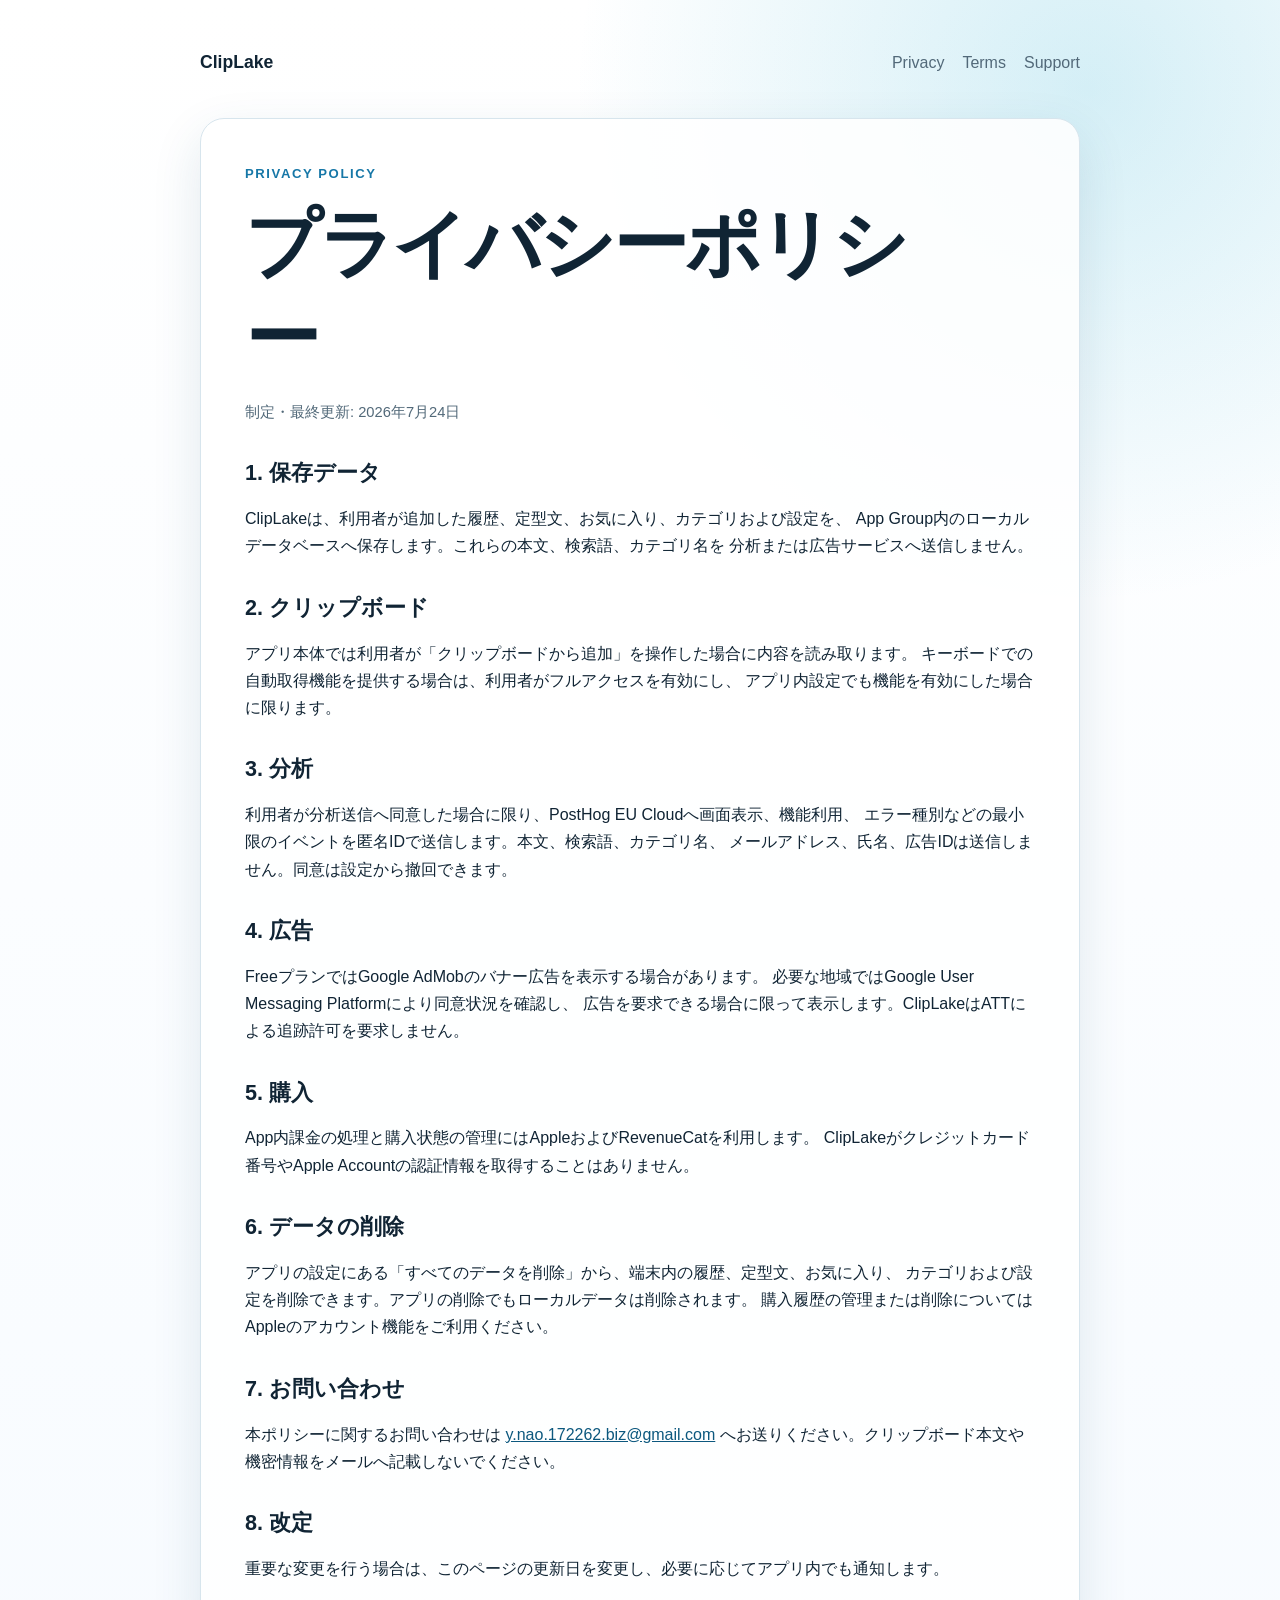
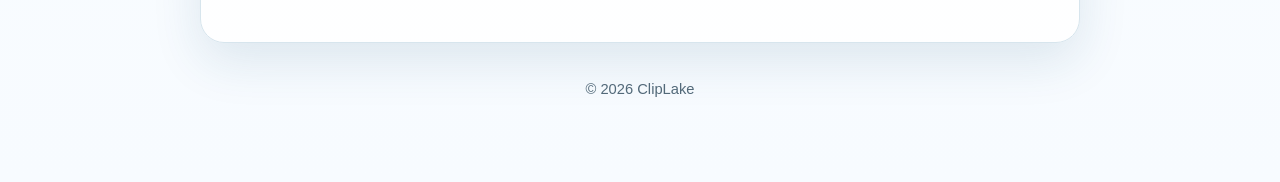
==== cliplake/privacy/index.html @ d1c834eb "feat: publish ClipLake support pages" ====
<!doctype html>
<html lang="ja">
<head>
  <meta charset="utf-8">
  <meta name="viewport" content="width=device-width, initial-scale=1">
  <meta name="description" content="ClipLakeプライバシーポリシー">
  <title>Privacy Policy — ClipLake</title>
  <link rel="stylesheet" href="/assets/site.css">
</head>
<body>
  <main class="page">
    <nav class="nav" aria-label="メインナビゲーション">
      <a class="brand" href="/cliplake/">ClipLake</a>
      <a href="/cliplake/privacy/" aria-current="page">Privacy</a>
      <a href="/cliplake/terms/">Terms</a>
      <a href="/cliplake/support/">Support</a>
    </nav>

    <article class="card">
      <p class="eyebrow">Privacy Policy</p>
      <h1>プライバシーポリシー</h1>
      <p class="meta">制定・最終更新: 2026年7月24日</p>

      <h2>1. 保存データ</h2>
      <p>
        ClipLakeは、利用者が追加した履歴、定型文、お気に入り、カテゴリおよび設定を、
        App Group内のローカルデータベースへ保存します。これらの本文、検索語、カテゴリ名を
        分析または広告サービスへ送信しません。
      </p>

      <h2>2. クリップボード</h2>
      <p>
        アプリ本体では利用者が「クリップボードから追加」を操作した場合に内容を読み取ります。
        キーボードでの自動取得機能を提供する場合は、利用者がフルアクセスを有効にし、
        アプリ内設定でも機能を有効にした場合に限ります。
      </p>

      <h2>3. 分析</h2>
      <p>
        利用者が分析送信へ同意した場合に限り、PostHog EU Cloudへ画面表示、機能利用、
        エラー種別などの最小限のイベントを匿名IDで送信します。本文、検索語、カテゴリ名、
        メールアドレス、氏名、広告IDは送信しません。同意は設定から撤回できます。
      </p>

      <h2>4. 広告</h2>
      <p>
        FreeプランではGoogle AdMobのバナー広告を表示する場合があります。
        必要な地域ではGoogle User Messaging Platformにより同意状況を確認し、
        広告を要求できる場合に限って表示します。ClipLakeはATTによる追跡許可を要求しません。
      </p>

      <h2>5. 購入</h2>
      <p>
        App内課金の処理と購入状態の管理にはAppleおよびRevenueCatを利用します。
        ClipLakeがクレジットカード番号やApple Accountの認証情報を取得することはありません。
      </p>

      <h2 id="data-deletion">6. データの削除</h2>
      <p>
        アプリの設定にある「すべてのデータを削除」から、端末内の履歴、定型文、お気に入り、
        カテゴリおよび設定を削除できます。アプリの削除でもローカルデータは削除されます。
        購入履歴の管理または削除についてはAppleのアカウント機能をご利用ください。
      </p>

      <h2>7. お問い合わせ</h2>
      <p>
        本ポリシーに関するお問い合わせは
        <a href="mailto:y.nao.172262.biz@gmail.com">y.nao.172262.biz@gmail.com</a>
        へお送りください。クリップボード本文や機密情報をメールへ記載しないでください。
      </p>

      <h2>8. 改定</h2>
      <p>重要な変更を行う場合は、このページの更新日を変更し、必要に応じてアプリ内でも通知します。</p>
    </article>

    <footer>© 2026 ClipLake</footer>
  </main>
</body>
</html>
---- assets/site.css ----
:root {
  color-scheme: light dark;
  --background: #f7fbff;
  --surface: rgba(255, 255, 255, 0.88);
  --text: #102434;
  --muted: #526979;
  --line: #d7e5ed;
  --accent: #1677a7;
  --accent-strong: #0c587e;
  --shadow: 0 18px 50px rgba(21, 86, 116, 0.12);
}

* {
  box-sizing: border-box;
}

html {
  font-family: -apple-system, BlinkMacSystemFont, "Helvetica Neue", "Hiragino Sans",
    "Yu Gothic UI", sans-serif;
  line-height: 1.7;
}

body {
  min-height: 100vh;
  margin: 0;
  color: var(--text);
  background:
    radial-gradient(circle at 85% 5%, rgba(86, 191, 220, 0.25), transparent 32rem),
    linear-gradient(180deg, #ffffff 0%, var(--background) 100%);
}

a {
  color: var(--accent-strong);
}

.page {
  width: min(880px, calc(100% - 32px));
  margin: 0 auto;
  padding: 48px 0 80px;
}

.nav {
  display: flex;
  flex-wrap: wrap;
  gap: 18px;
  align-items: center;
  margin-bottom: 40px;
}

.brand {
  margin-right: auto;
  color: var(--text);
  font-size: 1.1rem;
  font-weight: 750;
  text-decoration: none;
}

.nav a:not(.brand) {
  color: var(--muted);
  text-decoration: none;
}

.hero,
.card {
  border: 1px solid var(--line);
  border-radius: 24px;
  background: var(--surface);
  box-shadow: var(--shadow);
}

.hero {
  padding: clamp(36px, 7vw, 72px);
}

.card {
  margin-top: 24px;
  padding: clamp(24px, 5vw, 44px);
}

.eyebrow {
  margin: 0 0 12px;
  color: var(--accent);
  font-size: 0.82rem;
  font-weight: 750;
  letter-spacing: 0.12em;
  text-transform: uppercase;
}

h1,
h2 {
  line-height: 1.25;
}

h1 {
  max-width: 680px;
  margin: 0;
  font-size: clamp(2.25rem, 7vw, 4.7rem);
  letter-spacing: -0.045em;
}

h2 {
  margin-top: 2.2rem;
  font-size: 1.35rem;
}

.lead {
  max-width: 650px;
  margin: 20px 0 30px;
  color: var(--muted);
  font-size: 1.08rem;
}

.button {
  display: inline-block;
  border-radius: 999px;
  padding: 12px 22px;
  color: #fff;
  background: var(--accent);
  font-weight: 700;
  text-decoration: none;
}

.meta,
.note,
footer {
  color: var(--muted);
  font-size: 0.92rem;
}

.note {
  border-left: 4px solid var(--accent);
  padding: 10px 16px;
  background: rgba(36, 148, 191, 0.08);
}

ul {
  padding-left: 1.3rem;
}

footer {
  margin-top: 34px;
  text-align: center;
}

@media (prefers-color-scheme: dark) {
  :root {
    --background: #071722;
    --surface: rgba(13, 35, 49, 0.9);
    --text: #e7f3f8;
    --muted: #abc0cb;
    --line: #294757;
    --accent: #56b9de;
    --accent-strong: #8bd7f0;
    --shadow: 0 18px 50px rgba(0, 0, 0, 0.28);
  }

  body {
    background:
      radial-gradient(circle at 85% 5%, rgba(43, 139, 174, 0.28), transparent 32rem),
      linear-gradient(180deg, #0b202d 0%, var(--background) 100%);
  }
}
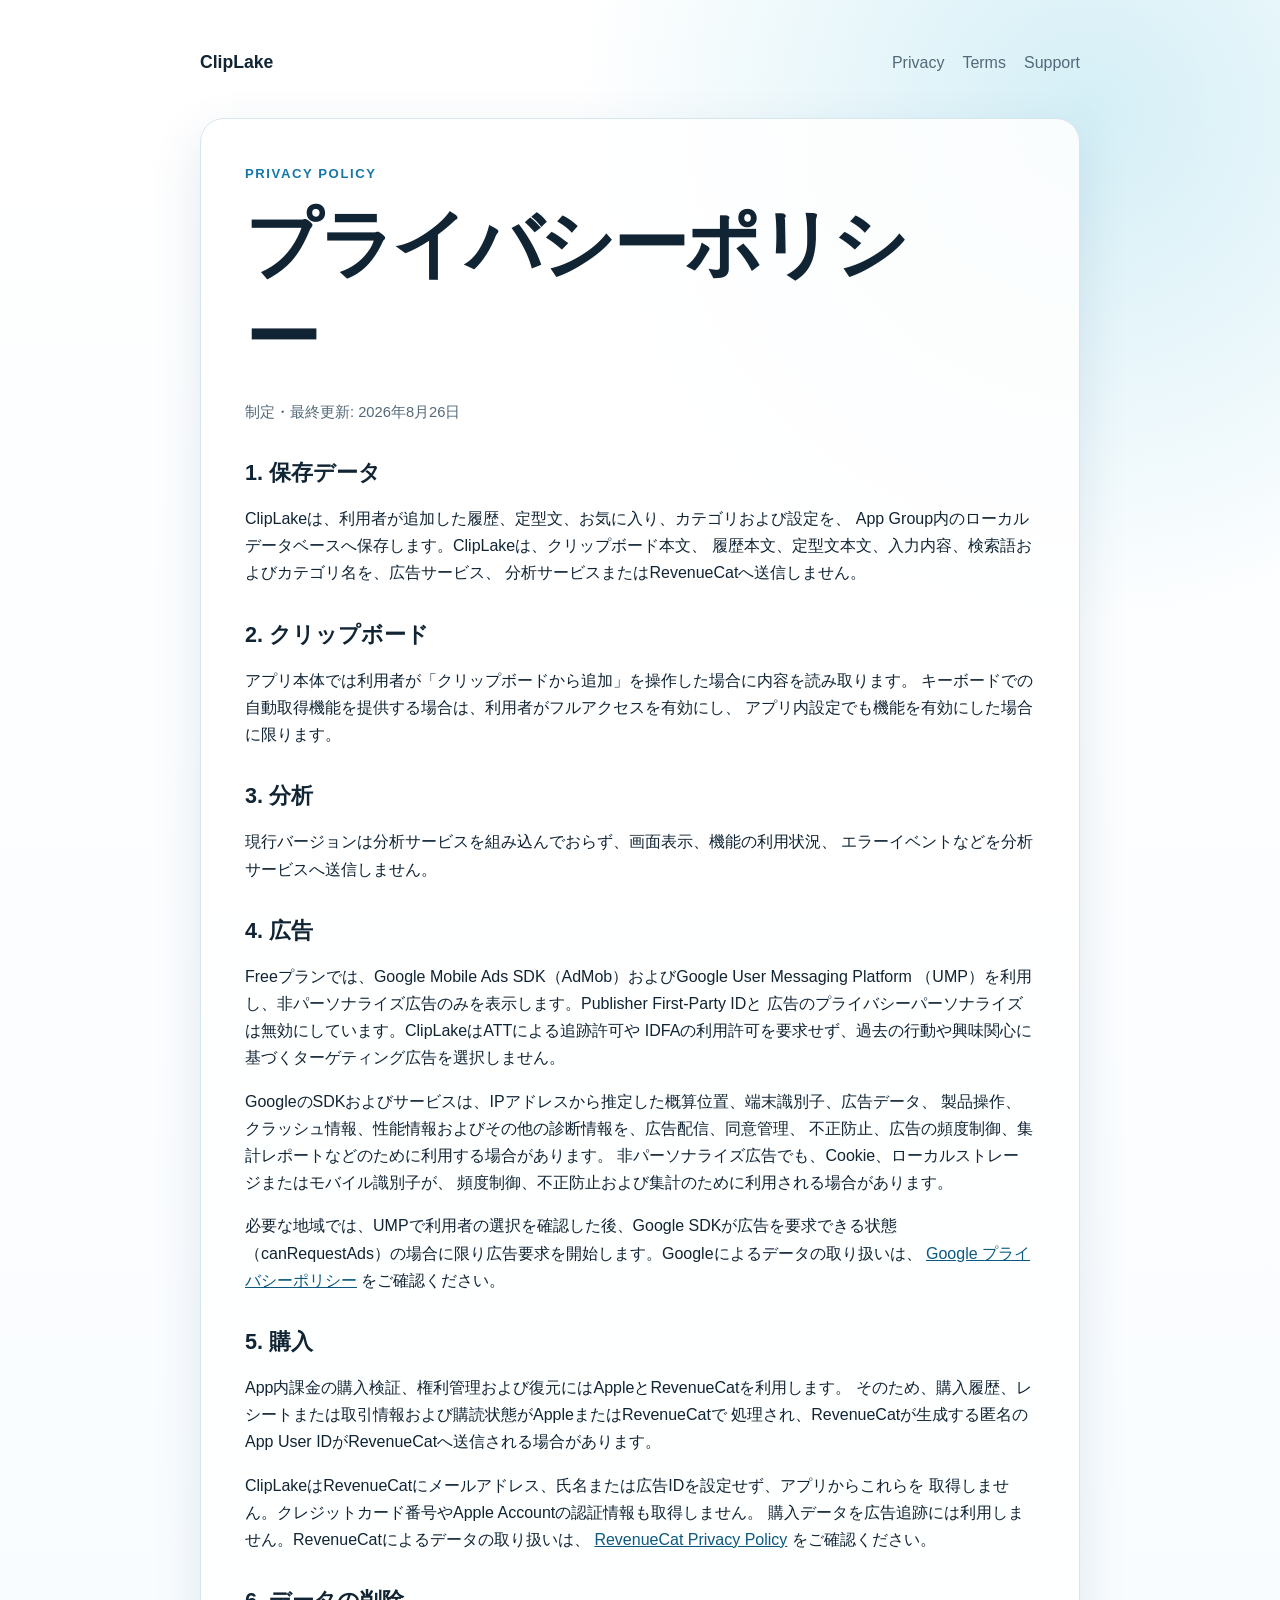
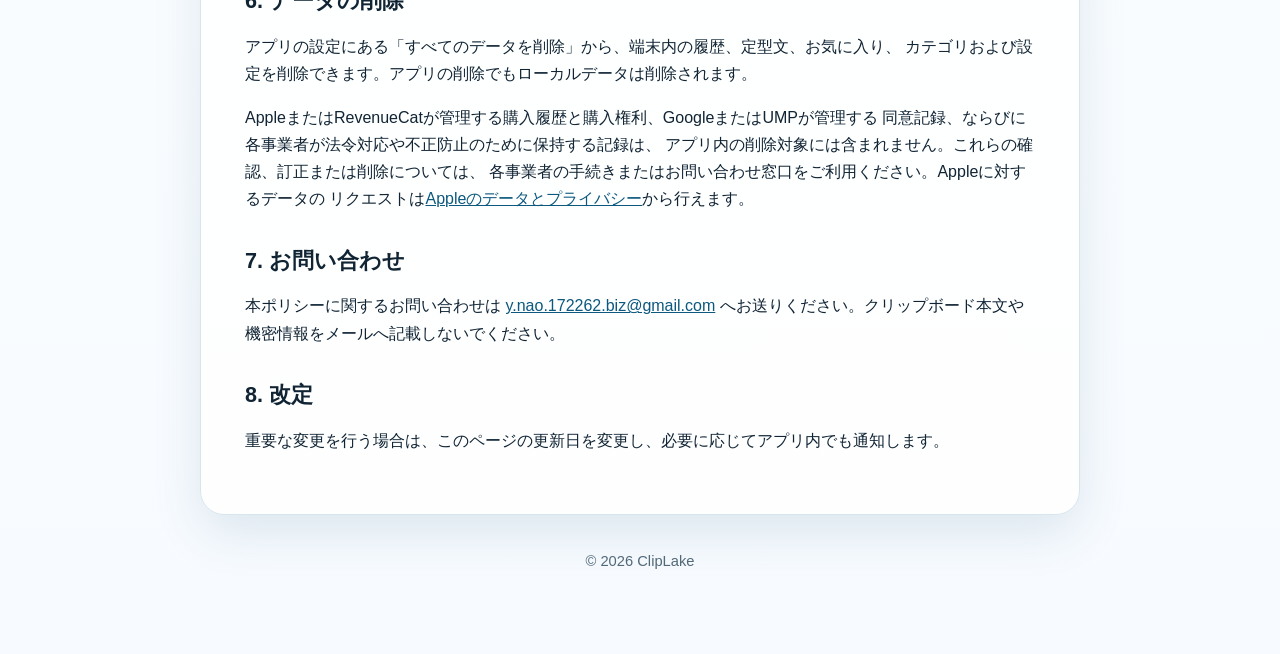
==== commit 5a24e48a: "docs: align ClipLake privacy disclosures" ====
--- a/cliplake/privacy/index.html
+++ b/cliplake/privacy/index.html
@@ -19,13 +19,14 @@
     <article class="card">
       <p class="eyebrow">Privacy Policy</p>
       <h1>プライバシーポリシー</h1>
-      <p class="meta">制定・最終更新: 2026年7月24日</p>
+      <p class="meta">制定・最終更新: 2026年8月26日</p>
 
       <h2>1. 保存データ</h2>
       <p>
         ClipLakeは、利用者が追加した履歴、定型文、お気に入り、カテゴリおよび設定を、
-        App Group内のローカルデータベースへ保存します。これらの本文、検索語、カテゴリ名を
-        分析または広告サービスへ送信しません。
+        App Group内のローカルデータベースへ保存します。ClipLakeは、クリップボード本文、
+        履歴本文、定型文本文、入力内容、検索語およびカテゴリ名を、広告サービス、
+        分析サービスまたはRevenueCatへ送信しません。
       </p>
 
       <h2>2. クリップボード</h2>
@@ -37,29 +38,56 @@
 
       <h2>3. 分析</h2>
       <p>
-        利用者が分析送信へ同意した場合に限り、PostHog EU Cloudへ画面表示、機能利用、
-        エラー種別などの最小限のイベントを匿名IDで送信します。本文、検索語、カテゴリ名、
-        メールアドレス、氏名、広告IDは送信しません。同意は設定から撤回できます。
+        現行バージョンは分析サービスを組み込んでおらず、画面表示、機能の利用状況、
+        エラーイベントなどを分析サービスへ送信しません。
       </p>
 
       <h2>4. 広告</h2>
       <p>
-        FreeプランではGoogle AdMobのバナー広告を表示する場合があります。
-        必要な地域ではGoogle User Messaging Platformにより同意状況を確認し、
-        広告を要求できる場合に限って表示します。ClipLakeはATTによる追跡許可を要求しません。
+        Freeプランでは、Google Mobile Ads SDK（AdMob）およびGoogle User Messaging Platform
+        （UMP）を利用し、非パーソナライズ広告のみを表示します。Publisher First-Party IDと
+        広告のプライバシーパーソナライズは無効にしています。ClipLakeはATTによる追跡許可や
+        IDFAの利用許可を要求せず、過去の行動や興味関心に基づくターゲティング広告を選択しません。
+      </p>
+      <p>
+        GoogleのSDKおよびサービスは、IPアドレスから推定した概算位置、端末識別子、広告データ、
+        製品操作、クラッシュ情報、性能情報およびその他の診断情報を、広告配信、同意管理、
+        不正防止、広告の頻度制御、集計レポートなどのために利用する場合があります。
+        非パーソナライズ広告でも、Cookie、ローカルストレージまたはモバイル識別子が、
+        頻度制御、不正防止および集計のために利用される場合があります。
+      </p>
+      <p>
+        必要な地域では、UMPで利用者の選択を確認した後、Google SDKが広告を要求できる状態
+        （canRequestAds）の場合に限り広告要求を開始します。Googleによるデータの取り扱いは、
+        <a href="https://policies.google.com/privacy?hl=ja">Google プライバシーポリシー</a>
+        をご確認ください。
       </p>
 
       <h2>5. 購入</h2>
       <p>
-        App内課金の処理と購入状態の管理にはAppleおよびRevenueCatを利用します。
-        ClipLakeがクレジットカード番号やApple Accountの認証情報を取得することはありません。
+        App内課金の購入検証、権利管理および復元にはAppleとRevenueCatを利用します。
+        そのため、購入履歴、レシートまたは取引情報および購読状態がAppleまたはRevenueCatで
+        処理され、RevenueCatが生成する匿名のApp User IDがRevenueCatへ送信される場合があります。
+      </p>
+      <p>
+        ClipLakeはRevenueCatにメールアドレス、氏名または広告IDを設定せず、アプリからこれらを
+        取得しません。クレジットカード番号やApple Accountの認証情報も取得しません。
+        購入データを広告追跡には利用しません。RevenueCatによるデータの取り扱いは、
+        <a href="https://www.revenuecat.com/privacy/">RevenueCat Privacy Policy</a>
+        をご確認ください。
       </p>
 
       <h2 id="data-deletion">6. データの削除</h2>
       <p>
         アプリの設定にある「すべてのデータを削除」から、端末内の履歴、定型文、お気に入り、
         カテゴリおよび設定を削除できます。アプリの削除でもローカルデータは削除されます。
-        購入履歴の管理または削除についてはAppleのアカウント機能をご利用ください。
+      </p>
+      <p>
+        AppleまたはRevenueCatが管理する購入履歴と購入権利、GoogleまたはUMPが管理する
+        同意記録、ならびに各事業者が法令対応や不正防止のために保持する記録は、
+        アプリ内の削除対象には含まれません。これらの確認、訂正または削除については、
+        各事業者の手続きまたはお問い合わせ窓口をご利用ください。Appleに対するデータの
+        リクエストは<a href="https://privacy.apple.com/">Appleのデータとプライバシー</a>から行えます。
       </p>
 
       <h2>7. お問い合わせ</h2>
